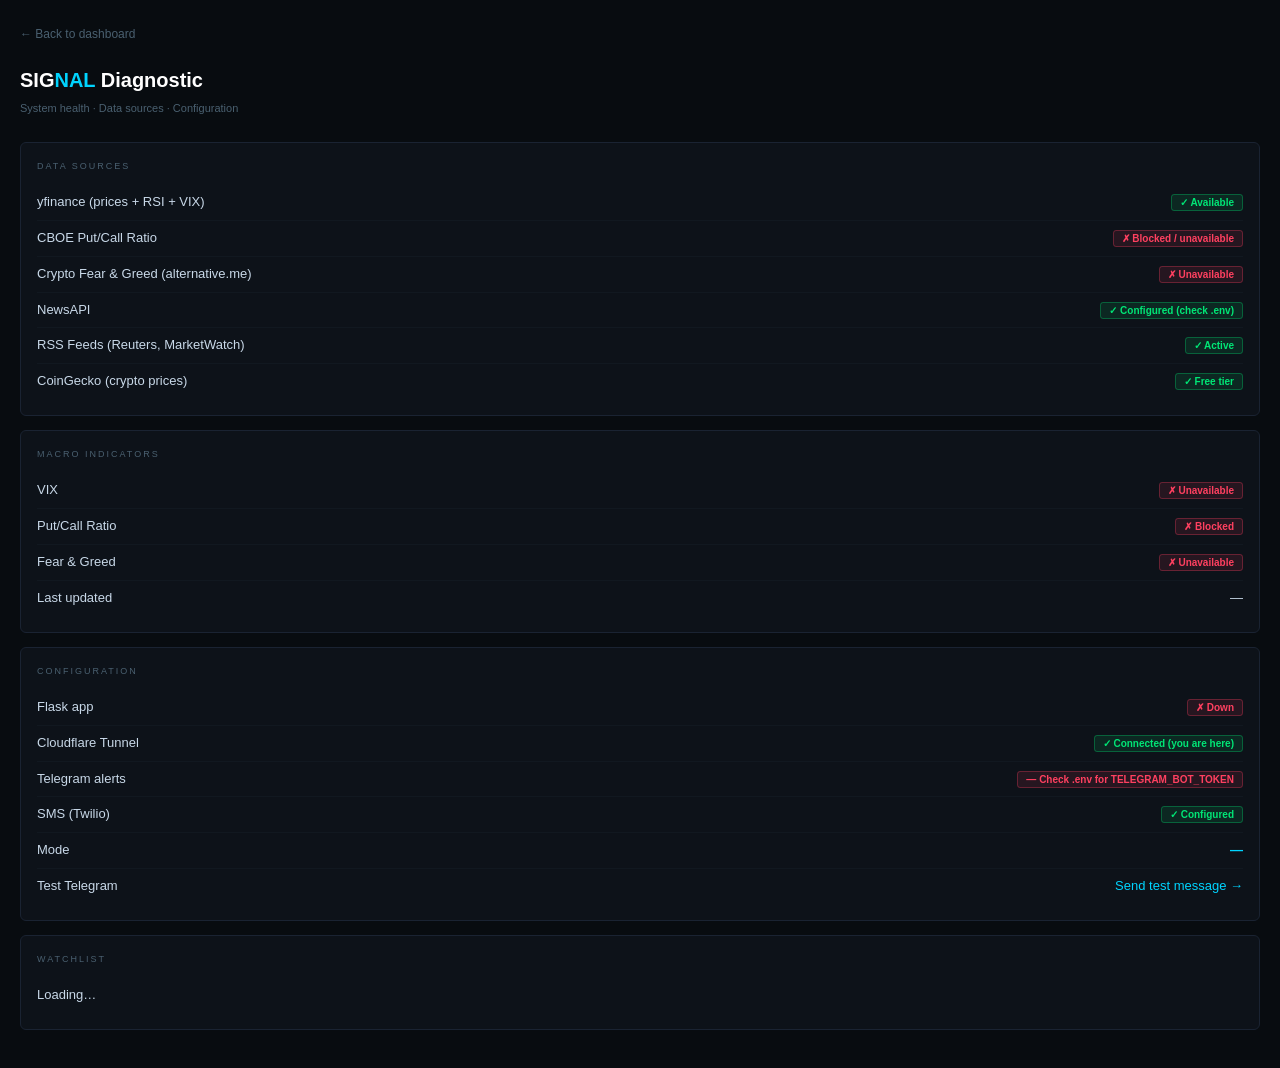
==== templates/diagnostic.html @ 53483e7b "Consolidate signal-trader into single Flask app (SIGNAL v4) - Port all SIGNAL v3 FastAPI logic into " ====
<!DOCTYPE html>
<html lang="en">
<head>
<meta charset="UTF-8">
<meta name="viewport" content="width=device-width, initial-scale=1.0">
<title>SIGNAL — Diagnostic</title>
<style>
  *, *::before, *::after { box-sizing: border-box; margin: 0; padding: 0; }
  body {
    font-family: Arial, Helvetica, sans-serif;
    background: #080c10; color: #c8d8e8;
    padding: 24px 20px; font-size: 13px; line-height: 1.6;
  }
  h1 { font-size: 20px; font-weight: 800; color: #fff; margin-bottom: 4px; }
  h1 em { color: #00d4ff; font-style: normal; }
  .subtitle { color: #4a6070; font-size: 11px; margin-bottom: 24px; }
  .card { background: #0d1219; border: 1px solid #1a2332; border-radius: 6px; padding: 16px; margin-bottom: 14px; }
  .card-title { font-size: 9px; letter-spacing: 2px; text-transform: uppercase; color: #4a6070; margin-bottom: 12px; }
  .row { display: flex; justify-content: space-between; align-items: center; padding: 7px 0; border-bottom: 1px solid #111820; }
  .row:last-child { border-bottom: none; }
  .row-label { color: #c8d8e8; }
  .badge { font-size: 10px; font-weight: 700; padding: 2px 8px; border-radius: 3px; }
  .ok    { background: rgba(0,230,118,0.1); color: #00e676; border: 1px solid rgba(0,230,118,0.3); }
  .warn  { background: rgba(255,215,64,0.1);color: #ffd740; border: 1px solid rgba(255,215,64,0.3); }
  .err   { background: rgba(255,64,96,0.1); color: #ff4060; border: 1px solid rgba(255,64,96,0.3); }
  .val   { color: #00d4ff; font-weight: 700; }
  a { color: #00d4ff; text-decoration: none; }
  a:hover { text-decoration: underline; }
  .back { display: inline-block; margin-bottom: 20px; font-size: 12px; color: #4a6070; }
  .back:hover { color: #00d4ff; }
</style>
</head>
<body>
<a class="back" href="/">← Back to dashboard</a>
<h1>SIG<em>NAL</em> Diagnostic</h1>
<p class="subtitle">System health · Data sources · Configuration</p>

<div class="card">
  <div class="card-title">Data Sources</div>
  <div id="sources"><div class="row"><span class="row-label">Loading…</span></div></div>
</div>

<div class="card">
  <div class="card-title">Macro Indicators</div>
  <div id="macro"><div class="row"><span class="row-label">Loading…</span></div></div>
</div>

<div class="card">
  <div class="card-title">Configuration</div>
  <div id="config"><div class="row"><span class="row-label">Loading…</span></div></div>
</div>

<div class="card">
  <div class="card-title">Watchlist</div>
  <div id="watchlist"><div class="row"><span class="row-label">Loading…</span></div></div>
</div>

<script>
function badge(ok, okText, errText) {
  const cls = ok ? 'ok' : 'err';
  return `<span class="badge ${cls}">${ok ? (okText||'✓ OK') : (errText||'✗ Error')}</span>`;
}
function row(label, right) {
  return `<div class="row"><span class="row-label">${label}</span><span>${right}</span></div>`;
}

async function check(url) {
  try {
    const r = await fetch(url);
    return { ok: r.ok, data: await r.json() };
  } catch(e) {
    return { ok: false, data: null, err: e.message };
  }
}

async function run() {
  // Health
  const health = await check('/health');

  // Macro
  const macroRes = await check('/api/macro');

  // Watchlist
  const wlRes = await check('/api/watchlist');

  // Tickers
  const tkRes = await check('/api/tickers');

  // Sources
  const m = macroRes.data || {};
  const vix = m.vix || {}, pc = m.put_call || {}, fg = m.fear_greed || {};
  document.getElementById('sources').innerHTML = [
    row('yfinance (prices + RSI + VIX)', badge(true, '✓ Available', '')),
    row('CBOE Put/Call Ratio', badge(pc.available, `✓ ${pc.value}`, '✗ Blocked / unavailable')),
    row('Crypto Fear & Greed (alternative.me)', badge(fg.available, `✓ ${fg.value} — ${fg.label}`, '✗ Unavailable')),
    row('NewsAPI', badge(true, '✓ Configured (check .env)', '✗ No key')),
    row('RSS Feeds (Reuters, MarketWatch)', badge(true, '✓ Active', '')),
    row('CoinGecko (crypto prices)', badge(true, '✓ Free tier', '')),
  ].join('');

  // Macro values
  document.getElementById('macro').innerHTML = [
    row('VIX',            vix.available  ? `<span class="val">${vix.value}</span>` : badge(false, '', '✗ Unavailable')),
    row('Put/Call Ratio', pc.available   ? `<span class="val">${pc.value}</span>`  : badge(false, '', '✗ Blocked')),
    row('Fear & Greed',   fg.available   ? `<span class="val">${fg.value} — ${fg.label}</span>` : badge(false, '', '✗ Unavailable')),
    row('Last updated',   macroRes.data?.updated_at ? `<span class="val">${new Date(macroRes.data.updated_at+'Z').toLocaleTimeString()}</span>` : '—'),
  ].join('');

  // Config
  document.getElementById('config').innerHTML = [
    row('Flask app', badge(health.ok, `✓ v${health.data?.version||'?'}`, '✗ Down')),
    row('Cloudflare Tunnel', badge(true, '✓ Connected (you are here)', '')),
    row('Telegram alerts', badge(false, '', '— Check .env for TELEGRAM_BOT_TOKEN')),
    row('SMS (Twilio)', badge(true, '✓ Configured', '')),
    row('Mode', `<span class="val">${health.data ? 'production' : '—'}</span>`),
  ].join('');

  // Watchlist
  if (wlRes.ok && wlRes.data) {
    const etfs   = wlRes.data.etfs   || [];
    const crypto = wlRes.data.crypto || [];
    document.getElementById('watchlist').innerHTML = [
      row('ETFs tracked',   `<span class="val">${etfs.length}</span>`),
      row('Crypto tracked', `<span class="val">${crypto.length}</span>`),
      row('ETF tickers',    `<span class="val" style="font-size:11px">${etfs.map(e=>e.ticker).join(', ')}</span>`),
      row('Crypto',         `<span class="val" style="font-size:11px">${crypto.map(c=>c.symbol).join(', ')}</span>`),
    ].join('');
  }

  // Telegram test link
  document.getElementById('config').innerHTML +=
    row('Test Telegram', `<a href="/api/telegram/test">Send test message →</a>`);
}

run();
</script>
</body>
</html>
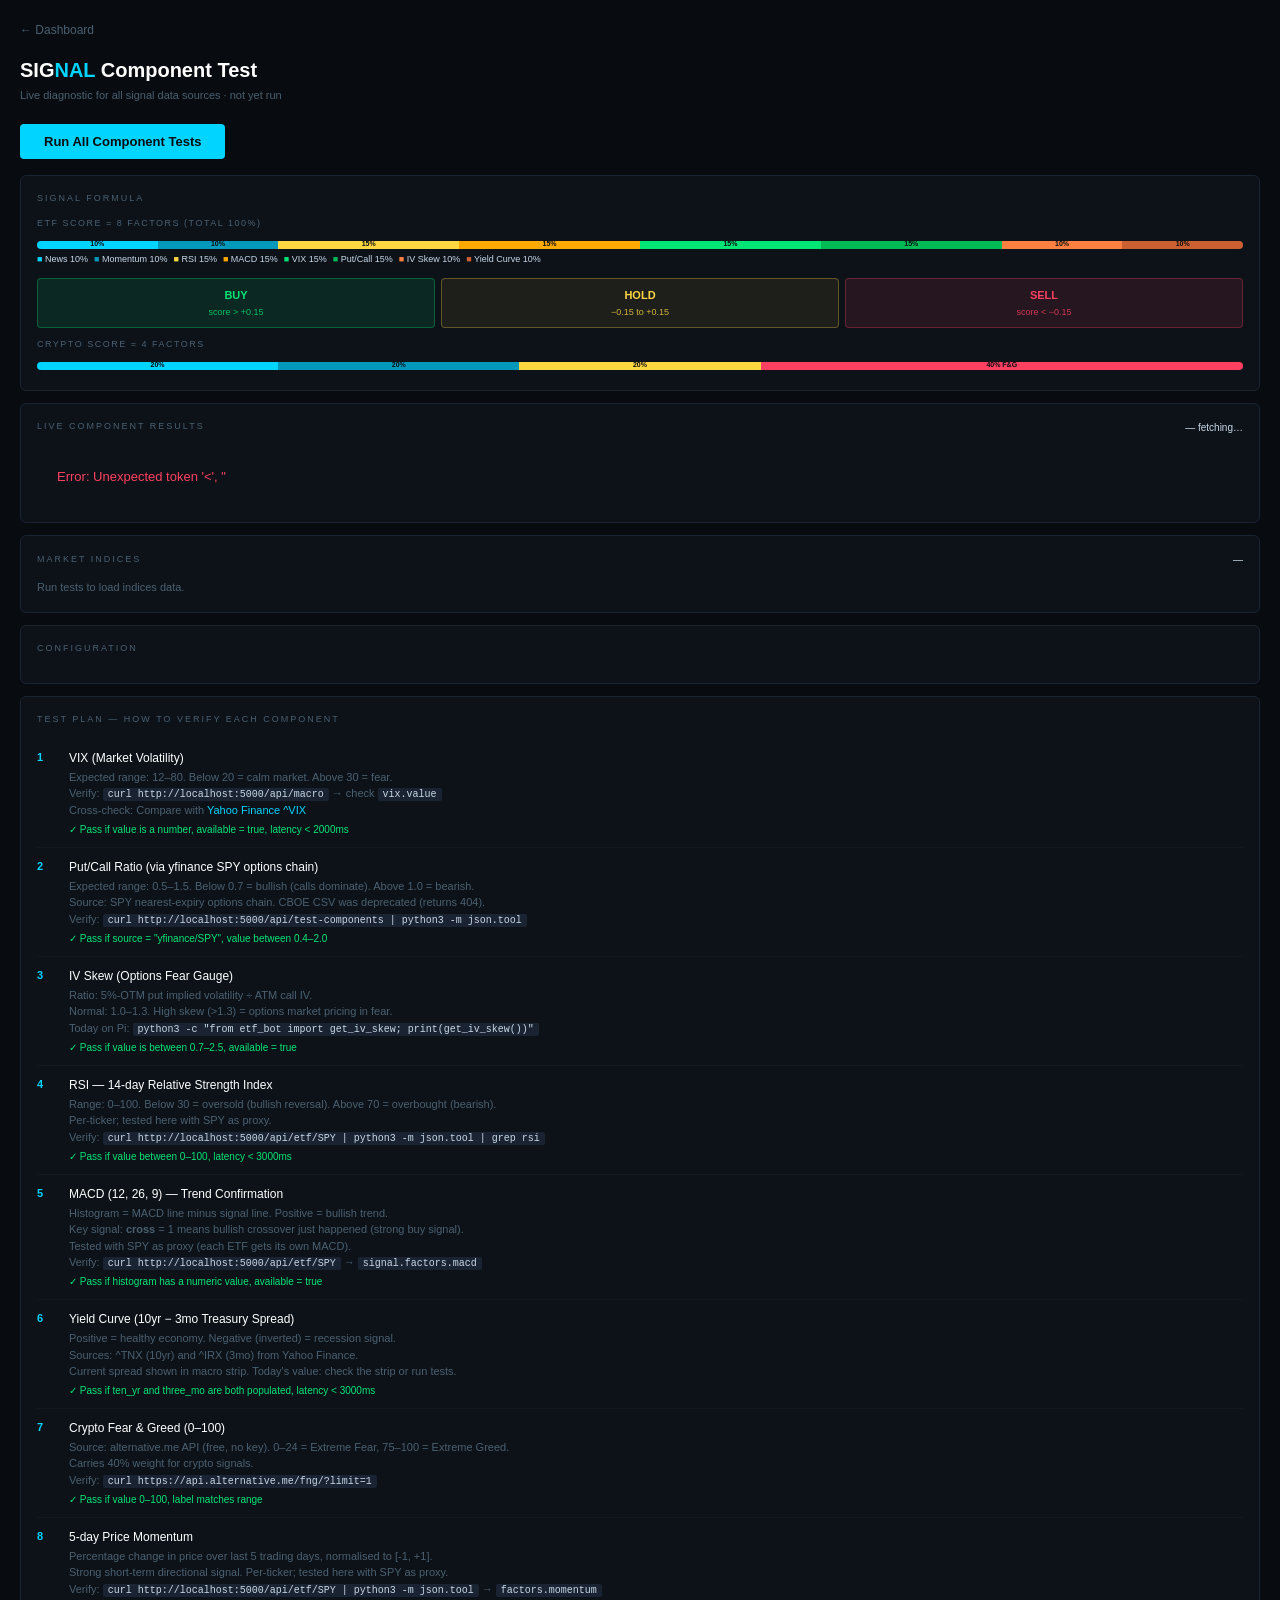
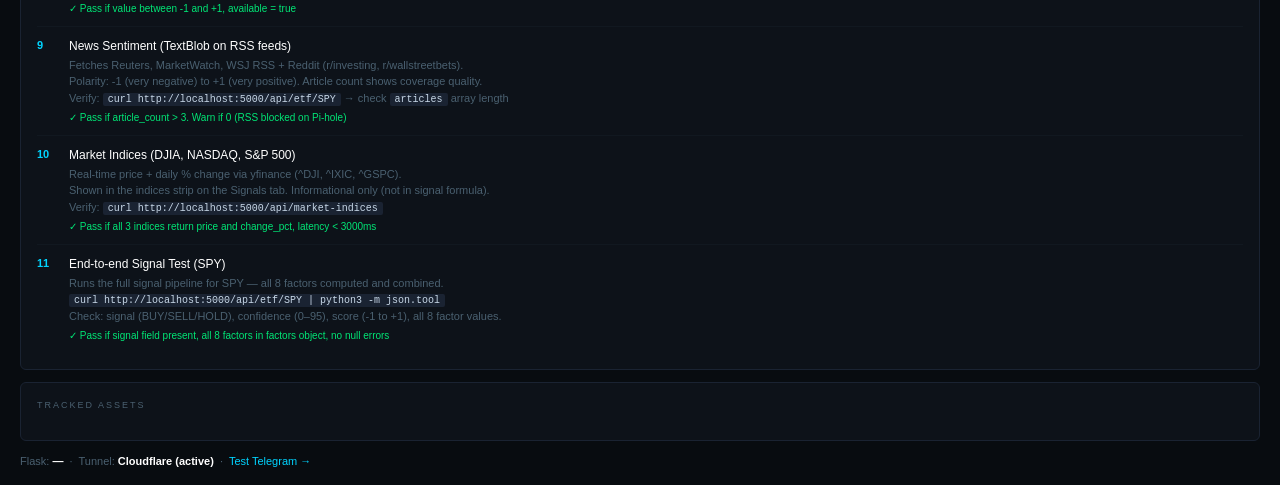
==== commit 22a9d509: "Add MACD + IV Skew signals, market indices strip, full test UI Signal engine (etf_bot.py): - compute" ====
--- a/templates/diagnostic.html
+++ b/templates/diagnostic.html
@@ -3,136 +3,499 @@
 <head>
 <meta charset="UTF-8">
 <meta name="viewport" content="width=device-width, initial-scale=1.0">
-<title>SIGNAL — Diagnostic</title>
+<title>SIGNAL — Component Test</title>
 <style>
   *, *::before, *::after { box-sizing: border-box; margin: 0; padding: 0; }
   body {
     font-family: Arial, Helvetica, sans-serif;
     background: #080c10; color: #c8d8e8;
-    padding: 24px 20px; font-size: 13px; line-height: 1.6;
-  }
-  h1 { font-size: 20px; font-weight: 800; color: #fff; margin-bottom: 4px; }
+    padding: 20px; font-size: 13px; line-height: 1.5;
+  }
+  h1 { font-size: 20px; font-weight: 800; color: #fff; margin-bottom: 2px; }
   h1 em { color: #00d4ff; font-style: normal; }
-  .subtitle { color: #4a6070; font-size: 11px; margin-bottom: 24px; }
-  .card { background: #0d1219; border: 1px solid #1a2332; border-radius: 6px; padding: 16px; margin-bottom: 14px; }
-  .card-title { font-size: 9px; letter-spacing: 2px; text-transform: uppercase; color: #4a6070; margin-bottom: 12px; }
-  .row { display: flex; justify-content: space-between; align-items: center; padding: 7px 0; border-bottom: 1px solid #111820; }
+  .subtitle { color: #4a6070; font-size: 11px; margin-bottom: 20px; }
+  a { color: #00d4ff; text-decoration: none; }
+  a:hover { text-decoration: underline; }
+  .back { display: inline-block; margin-bottom: 16px; font-size: 12px; color: #4a6070; }
+  .back:hover { color: #00d4ff; }
+
+  /* Cards */
+  .card { background: #0d1219; border: 1px solid #1a2332; border-radius: 6px;
+          padding: 16px; margin-bottom: 12px; }
+  .card-title {
+    font-size: 9px; letter-spacing: 2px; text-transform: uppercase;
+    color: #4a6070; margin-bottom: 12px;
+    display: flex; justify-content: space-between; align-items: center;
+  }
+  .card-title span { color: #c8d8e8; font-size: 10px; letter-spacing: 0; text-transform: none; }
+
+  /* Row layout */
+  .row {
+    display: grid; grid-template-columns: 1fr auto auto;
+    gap: 8px; align-items: center;
+    padding: 8px 0; border-bottom: 1px solid #111820;
+  }
   .row:last-child { border-bottom: none; }
   .row-label { color: #c8d8e8; }
-  .badge { font-size: 10px; font-weight: 700; padding: 2px 8px; border-radius: 3px; }
+  .row-source { font-size: 9px; color: #4a6070; }
+  .row-right  { display: flex; align-items: center; gap: 8px; justify-content: flex-end; }
+  .val  { color: #00d4ff; font-weight: 700; font-size: 13px; }
+  .lat  { font-size: 9px; color: #4a6070; min-width: 44px; text-align: right; }
+
+  /* Badges */
+  .badge { font-size: 10px; font-weight: 700; padding: 2px 8px; border-radius: 3px; white-space: nowrap; }
   .ok    { background: rgba(0,230,118,0.1); color: #00e676; border: 1px solid rgba(0,230,118,0.3); }
-  .warn  { background: rgba(255,215,64,0.1);color: #ffd740; border: 1px solid rgba(255,215,64,0.3); }
+  .warn  { background: rgba(255,215,64,0.1); color: #ffd740; border: 1px solid rgba(255,215,64,0.3); }
   .err   { background: rgba(255,64,96,0.1); color: #ff4060; border: 1px solid rgba(255,64,96,0.3); }
-  .val   { color: #00d4ff; font-weight: 700; }
-  a { color: #00d4ff; text-decoration: none; }
-  a:hover { text-decoration: underline; }
-  .back { display: inline-block; margin-bottom: 20px; font-size: 12px; color: #4a6070; }
-  .back:hover { color: #00d4ff; }
+  .info  { background: rgba(0,212,255,0.08); color: #00d4ff; border: 1px solid rgba(0,212,255,0.25); }
+
+  /* Test button */
+  .run-btn {
+    background: #00d4ff; color: #080c10; border: none; border-radius: 4px;
+    padding: 10px 24px; font-size: 13px; font-weight: 800; cursor: pointer;
+    margin-bottom: 16px; display: inline-flex; align-items: center; gap: 8px;
+  }
+  .run-btn:disabled { opacity: 0.4; cursor: not-allowed; }
+  .run-btn.running { background: #ffd740; color: #080c10; }
+  .spinner { display: none; }
+  .run-btn.running .spinner { display: inline; animation: spin 1s linear infinite; }
+  @keyframes spin { to { transform: rotate(360deg); } }
+
+  /* Formula display */
+  .formula-block {
+    background: #111820; border: 1px solid #1a2332; border-radius: 4px;
+    padding: 12px 14px; font-size: 11px; line-height: 2;
+    font-family: monospace;
+  }
+  .formula-block .factor { display: inline-block; margin: 2px 4px; }
+  .formula-block .factor-w { color: #00d4ff; font-weight: 700; }
+  .factor-type { margin: 3px 0; }
+  .formula-block .group { color: #4a6070; font-size: 9px; text-transform: uppercase; letter-spacing: 1px; }
+
+  /* Weight bar */
+  .weight-bar { display: flex; height: 8px; border-radius: 4px; overflow: hidden; margin: 10px 0 4px; }
+  .wb-seg { display: flex; align-items: center; justify-content: center; font-size: 7px; color: #080c10; font-weight: 800; }
+
+  /* Signal thresholds */
+  .threshold-row { display: flex; gap: 6px; margin: 8px 0; }
+  .thresh { flex: 1; text-align: center; padding: 8px 4px; border-radius: 4px; font-size: 11px; font-weight: 700; }
+  .thresh.buy  { background: rgba(0,230,118,0.1); color: #00e676; border: 1px solid rgba(0,230,118,0.3); }
+  .thresh.hold { background: rgba(255,215,64,0.07); color: #ffd740; border: 1px solid rgba(255,215,64,0.3); }
+  .thresh.sell { background: rgba(255,64,96,0.1); color: #ff4060; border: 1px solid rgba(255,64,96,0.3); }
+  .thresh-sub  { font-size: 9px; font-weight: 400; margin-top: 2px; opacity: 0.8; }
+
+  /* Live values table */
+  .comp-grid {
+    display: grid;
+    grid-template-columns: repeat(auto-fill, minmax(160px, 1fr));
+    gap: 8px;
+  }
+  .comp-tile {
+    background: #111820; border: 1px solid #1a2332; border-radius: 4px; padding: 12px;
+  }
+  .comp-tile.ok-tile    { border-color: rgba(0,230,118,0.3); }
+  .comp-tile.err-tile   { border-color: rgba(255,64,96,0.4); }
+  .comp-tile.warn-tile  { border-color: rgba(255,215,64,0.3); }
+  .ct-name  { font-size: 8px; letter-spacing: 1.5px; text-transform: uppercase; color: #4a6070; margin-bottom: 4px; }
+  .ct-val   { font-size: 20px; font-weight: 800; color: #fff; margin-bottom: 2px; }
+  .ct-val.green  { color: #00e676; }
+  .ct-val.red    { color: #ff4060; }
+  .ct-val.yellow { color: #ffd740; }
+  .ct-val.dim    { color: #4a6070; }
+  .ct-sub   { font-size: 9px; color: #4a6070; }
+  .ct-lat   { font-size: 8px; color: #2a3a50; margin-top: 4px; }
+  .ct-src   { font-size: 8px; color: #2a3a50; white-space: nowrap; overflow: hidden; text-overflow: ellipsis; }
+  .ct-err   { font-size: 9px; color: #ff4060; margin-top: 4px; word-break: break-word; }
+  .ct-norm  { font-size: 9px; margin-top: 6px; display: flex; align-items: center; gap: 4px; }
+  .norm-bar { flex: 1; height: 4px; background: #1a2332; border-radius: 2px; position: relative; }
+  .norm-fill { position: absolute; top: 0; height: 100%; border-radius: 2px; }
+  .ct-weight { font-size: 8px; color: #00d4ff; margin-top: 2px; letter-spacing: 0.5px; }
+
+  /* Test plan section */
+  .test-row { padding: 10px 0; border-bottom: 1px solid #111820; display: flex; gap: 12px; align-items: flex-start; }
+  .test-row:last-child { border-bottom: none; }
+  .test-num { font-size: 11px; color: #00d4ff; font-weight: 800; flex-shrink: 0; width: 20px; }
+  .test-body { flex: 1; }
+  .test-what { font-size: 12px; color: #fff; margin-bottom: 2px; }
+  .test-how  { font-size: 11px; color: #4a6070; }
+  .test-how code { background: #1a2332; padding: 1px 5px; border-radius: 2px; font-family: monospace; font-size: 10px; color: #c8d8e8; }
+  .test-result-expected { font-size: 10px; color: #00e676; margin-top: 3px; }
+
+  /* Indices preview */
+  .idx-preview { display: flex; gap: 8px; flex-wrap: wrap; margin-top: 8px; }
+  .idx-tile { background: #111820; border: 1px solid #1a2332; border-radius: 4px;
+               padding: 10px 12px; flex: 1; min-width: 100px; }
+  .idx-name { font-size: 8px; letter-spacing: 1.5px; text-transform: uppercase; color: #4a6070; }
+  .idx-val  { font-size: 18px; font-weight: 800; color: #fff; }
+  .idx-chg  { font-size: 11px; font-weight: 700; }
+  .idx-chg.pos { color: #00e676; } .idx-chg.neg { color: #ff4060; } .idx-chg.dim { color: #4a6070; }
+
+  .status-line { font-size: 11px; color: #4a6070; margin-top: 12px; }
+  .status-line strong { color: #fff; }
 </style>
 </head>
 <body>
-<a class="back" href="/">← Back to dashboard</a>
-<h1>SIG<em>NAL</em> Diagnostic</h1>
-<p class="subtitle">System health · Data sources · Configuration</p>
-
+<a class="back" href="/">← Dashboard</a>
+<h1>SIG<em>NAL</em> Component Test</h1>
+<p class="subtitle">Live diagnostic for all signal data sources · <span id="tested-at">not yet run</span></p>
+
+<button class="run-btn" id="runBtn" onclick="runTests()">
+  <span class="spinner">↻</span> Run All Component Tests
+</button>
+
+<!-- Signal Formula Card -->
 <div class="card">
-  <div class="card-title">Data Sources</div>
-  <div id="sources"><div class="row"><span class="row-label">Loading…</span></div></div>
-</div>
-
+  <div class="card-title">Signal Formula</div>
+
+  <div style="margin-bottom:12px">
+    <div style="font-size:9px;letter-spacing:1.5px;text-transform:uppercase;color:#4a6070;margin-bottom:6px">ETF Score = 8 Factors (total 100%)</div>
+    <div class="weight-bar">
+      <div class="wb-seg" style="width:10%;background:#00d4ff">10%</div>
+      <div class="wb-seg" style="width:10%;background:#0099bb">10%</div>
+      <div class="wb-seg" style="width:15%;background:#ffd740">15%</div>
+      <div class="wb-seg" style="width:15%;background:#ffaa00">15%</div>
+      <div class="wb-seg" style="width:15%;background:#00e676">15%</div>
+      <div class="wb-seg" style="width:15%;background:#00bb55">15%</div>
+      <div class="wb-seg" style="width:10%;background:#ff8040">10%</div>
+      <div class="wb-seg" style="width:10%;background:#cc6030">10%</div>
+    </div>
+    <div style="display:flex;flex-wrap:wrap;gap:6px;font-size:9px;margin-top:4px">
+      <span><span style="color:#00d4ff">■</span> News 10%</span>
+      <span><span style="color:#0099bb">■</span> Momentum 10%</span>
+      <span><span style="color:#ffd740">■</span> RSI 15%</span>
+      <span><span style="color:#ffaa00">■</span> MACD 15%</span>
+      <span><span style="color:#00e676">■</span> VIX 15%</span>
+      <span><span style="color:#00bb55">■</span> Put/Call 15%</span>
+      <span><span style="color:#ff8040">■</span> IV Skew 10%</span>
+      <span><span style="color:#cc6030">■</span> Yield Curve 10%</span>
+    </div>
+  </div>
+
+  <div class="threshold-row">
+    <div class="thresh buy">BUY<div class="thresh-sub">score &gt; +0.15</div></div>
+    <div class="thresh hold">HOLD<div class="thresh-sub">−0.15 to +0.15</div></div>
+    <div class="thresh sell">SELL<div class="thresh-sub">score &lt; −0.15</div></div>
+  </div>
+
+  <div style="margin-top:10px;font-size:9px;letter-spacing:1.5px;text-transform:uppercase;color:#4a6070;margin-bottom:6px">Crypto Score = 4 Factors</div>
+  <div class="weight-bar">
+    <div class="wb-seg" style="width:20%;background:#00d4ff">20%</div>
+    <div class="wb-seg" style="width:20%;background:#0099bb">20%</div>
+    <div class="wb-seg" style="width:20%;background:#ffd740">20%</div>
+    <div class="wb-seg" style="width:40%;background:#ff4060">40% F&G</div>
+  </div>
+</div>
+
+<!-- Live Component Results -->
 <div class="card">
-  <div class="card-title">Macro Indicators</div>
-  <div id="macro"><div class="row"><span class="row-label">Loading…</span></div></div>
-</div>
-
+  <div class="card-title">Live Component Results <span id="comp-status">— click Run to test</span></div>
+  <div class="comp-grid" id="compGrid">
+    <div class="comp-tile" style="grid-column:1/-1;color:#4a6070;font-size:11px;padding:20px;text-align:center">
+      Click "Run All Component Tests" to check each data source live.
+    </div>
+  </div>
+</div>
+
+<!-- Market Indices -->
+<div class="card">
+  <div class="card-title">Market Indices <span id="idx-status">—</span></div>
+  <div class="idx-preview" id="idxPreview">
+    <div style="color:#4a6070;font-size:11px">Run tests to load indices data.</div>
+  </div>
+</div>
+
+<!-- Config Status -->
 <div class="card">
   <div class="card-title">Configuration</div>
-  <div id="config"><div class="row"><span class="row-label">Loading…</span></div></div>
-</div>
-
+  <div id="configGrid"></div>
+</div>
+
+<!-- Test Plan -->
 <div class="card">
-  <div class="card-title">Watchlist</div>
-  <div id="watchlist"><div class="row"><span class="row-label">Loading…</span></div></div>
+  <div class="card-title">Test Plan — How to Verify Each Component</div>
+
+  <div class="test-row">
+    <div class="test-num">1</div>
+    <div class="test-body">
+      <div class="test-what">VIX (Market Volatility)</div>
+      <div class="test-how">Expected range: 12–80. Below 20 = calm market. Above 30 = fear.<br>
+        Verify: <code>curl http://localhost:5000/api/macro</code> → check <code>vix.value</code><br>
+        Cross-check: Compare with <a href="https://finance.yahoo.com/quote/%5EVIX" target="_blank">Yahoo Finance ^VIX</a></div>
+      <div class="test-result-expected">✓ Pass if value is a number, available = true, latency &lt; 2000ms</div>
+    </div>
+  </div>
+
+  <div class="test-row">
+    <div class="test-num">2</div>
+    <div class="test-body">
+      <div class="test-what">Put/Call Ratio (via yfinance SPY options chain)</div>
+      <div class="test-how">Expected range: 0.5–1.5. Below 0.7 = bullish (calls dominate). Above 1.0 = bearish.<br>
+        Source: SPY nearest-expiry options chain. CBOE CSV was deprecated (returns 404).<br>
+        Verify: <code>curl http://localhost:5000/api/test-components | python3 -m json.tool</code></div>
+      <div class="test-result-expected">✓ Pass if source = "yfinance/SPY", value between 0.4–2.0</div>
+    </div>
+  </div>
+
+  <div class="test-row">
+    <div class="test-num">3</div>
+    <div class="test-body">
+      <div class="test-what">IV Skew (Options Fear Gauge)</div>
+      <div class="test-how">Ratio: 5%-OTM put implied volatility ÷ ATM call IV.<br>
+        Normal: 1.0–1.3. High skew (&gt;1.3) = options market pricing in fear.<br>
+        Today on Pi: <code>python3 -c "from etf_bot import get_iv_skew; print(get_iv_skew())"</code></div>
+      <div class="test-result-expected">✓ Pass if value is between 0.7–2.5, available = true</div>
+    </div>
+  </div>
+
+  <div class="test-row">
+    <div class="test-num">4</div>
+    <div class="test-body">
+      <div class="test-what">RSI — 14-day Relative Strength Index</div>
+      <div class="test-how">Range: 0–100. Below 30 = oversold (bullish reversal). Above 70 = overbought (bearish).<br>
+        Per-ticker; tested here with SPY as proxy.<br>
+        Verify: <code>curl http://localhost:5000/api/etf/SPY | python3 -m json.tool | grep rsi</code></div>
+      <div class="test-result-expected">✓ Pass if value between 0–100, latency &lt; 3000ms</div>
+    </div>
+  </div>
+
+  <div class="test-row">
+    <div class="test-num">5</div>
+    <div class="test-body">
+      <div class="test-what">MACD (12, 26, 9) — Trend Confirmation</div>
+      <div class="test-how">Histogram = MACD line minus signal line. Positive = bullish trend.<br>
+        Key signal: <strong>cross</strong> = 1 means bullish crossover just happened (strong buy signal).<br>
+        Tested with SPY as proxy (each ETF gets its own MACD).<br>
+        Verify: <code>curl http://localhost:5000/api/etf/SPY</code> → <code>signal.factors.macd</code></div>
+      <div class="test-result-expected">✓ Pass if histogram has a numeric value, available = true</div>
+    </div>
+  </div>
+
+  <div class="test-row">
+    <div class="test-num">6</div>
+    <div class="test-body">
+      <div class="test-what">Yield Curve (10yr − 3mo Treasury Spread)</div>
+      <div class="test-how">Positive = healthy economy. Negative (inverted) = recession signal.<br>
+        Sources: ^TNX (10yr) and ^IRX (3mo) from Yahoo Finance.<br>
+        Current spread shown in macro strip. Today's value: check the strip or run tests.</div>
+      <div class="test-result-expected">✓ Pass if ten_yr and three_mo are both populated, latency &lt; 3000ms</div>
+    </div>
+  </div>
+
+  <div class="test-row">
+    <div class="test-num">7</div>
+    <div class="test-body">
+      <div class="test-what">Crypto Fear & Greed (0–100)</div>
+      <div class="test-how">Source: alternative.me API (free, no key). 0–24 = Extreme Fear, 75–100 = Extreme Greed.<br>
+        Carries 40% weight for crypto signals.<br>
+        Verify: <code>curl https://api.alternative.me/fng/?limit=1</code></div>
+      <div class="test-result-expected">✓ Pass if value 0–100, label matches range</div>
+    </div>
+  </div>
+
+  <div class="test-row">
+    <div class="test-num">8</div>
+    <div class="test-body">
+      <div class="test-what">5-day Price Momentum</div>
+      <div class="test-how">Percentage change in price over last 5 trading days, normalised to [-1, +1].<br>
+        Strong short-term directional signal. Per-ticker; tested here with SPY as proxy.<br>
+        Verify: <code>curl http://localhost:5000/api/etf/SPY | python3 -m json.tool</code> → <code>factors.momentum</code></div>
+      <div class="test-result-expected">✓ Pass if value between -1 and +1, available = true</div>
+    </div>
+  </div>
+
+  <div class="test-row">
+    <div class="test-num">9</div>
+    <div class="test-body">
+      <div class="test-what">News Sentiment (TextBlob on RSS feeds)</div>
+      <div class="test-how">Fetches Reuters, MarketWatch, WSJ RSS + Reddit (r/investing, r/wallstreetbets).<br>
+        Polarity: -1 (very negative) to +1 (very positive). Article count shows coverage quality.<br>
+        Verify: <code>curl http://localhost:5000/api/etf/SPY</code> → check <code>articles</code> array length</div>
+      <div class="test-result-expected">✓ Pass if article_count &gt; 3. Warn if 0 (RSS blocked on Pi-hole)</div>
+    </div>
+  </div>
+
+  <div class="test-row">
+    <div class="test-num">10</div>
+    <div class="test-body">
+      <div class="test-what">Market Indices (DJIA, NASDAQ, S&amp;P 500)</div>
+      <div class="test-how">Real-time price + daily % change via yfinance (^DJI, ^IXIC, ^GSPC).<br>
+        Shown in the indices strip on the Signals tab. Informational only (not in signal formula).<br>
+        Verify: <code>curl http://localhost:5000/api/market-indices</code></div>
+      <div class="test-result-expected">✓ Pass if all 3 indices return price and change_pct, latency &lt; 3000ms</div>
+    </div>
+  </div>
+
+  <div class="test-row">
+    <div class="test-num">11</div>
+    <div class="test-body">
+      <div class="test-what">End-to-end Signal Test (SPY)</div>
+      <div class="test-how">Runs the full signal pipeline for SPY — all 8 factors computed and combined.<br>
+        <code>curl http://localhost:5000/api/etf/SPY | python3 -m json.tool</code><br>
+        Check: signal (BUY/SELL/HOLD), confidence (0–95), score (-1 to +1), all 8 factor values.</div>
+      <div class="test-result-expected">✓ Pass if signal field present, all 8 factors in factors object, no null errors</div>
+    </div>
+  </div>
+</div>
+
+<!-- Watchlist card -->
+<div class="card">
+  <div class="card-title">Tracked Assets</div>
+  <div id="watchlistGrid"></div>
+</div>
+
+<div class="status-line">
+  Flask: <strong id="flaskStatus">—</strong> &nbsp;·&nbsp;
+  Tunnel: <strong>Cloudflare (active)</strong> &nbsp;·&nbsp;
+  <a href="/api/telegram/test">Test Telegram →</a>
 </div>
 
 <script>
-function badge(ok, okText, errText) {
-  const cls = ok ? 'ok' : 'err';
-  return `<span class="badge ${cls}">${ok ? (okText||'✓ OK') : (errText||'✗ Error')}</span>`;
+function badge(type, text) {
+  return `<span class="badge ${type}">${text}</span>`;
 }
-function row(label, right) {
-  return `<div class="row"><span class="row-label">${label}</span><span>${right}</span></div>`;
+
+function normBar(n) {
+  if (n == null) return '<span style="color:#2a3a50;font-size:9px">N/A</span>';
+  const clamped = Math.max(-1, Math.min(1, n));
+  const pct     = Math.abs(clamped) * 44;
+  const color   = n > 0.05 ? '#00e676' : n < -0.05 ? '#ff4060' : '#ffd740';
+  const style   = clamped >= 0
+    ? `left:50%;width:${pct}%;background:${color}`
+    : `right:50%;width:${pct}%;background:${color}`;
+  return `<div class="ct-norm">
+    <div class="norm-bar"><div class="norm-fill" style="${style}"></div></div>
+    <span style="font-size:9px;color:${color};min-width:32px;text-align:right">${n>0?'+':''}${Number(n).toFixed(2)}</span>
+  </div>`;
 }
 
-async function check(url) {
+function compTile(key, c) {
+  const ok   = c.available && !c.error;
+  const tileCls = ok ? 'ok-tile' : c.error ? 'err-tile' : 'warn-tile';
+  const valCls  = ok ? (c.normalised > 0.1 ? 'green' : c.normalised < -0.1 ? 'red' : 'yellow') : 'dim';
+
+  let dispVal = '—';
+  if (key === 'vix'        && c.value != null) dispVal = c.value.toFixed(1);
+  else if (key === 'put_call'   && c.value != null) dispVal = c.value.toFixed(3);
+  else if (key === 'iv_skew'    && c.value != null) dispVal = c.value.toFixed(3);
+  else if (key === 'yield_curve'&& c.value != null) dispVal = (c.value>0?'+':'') + c.value.toFixed(2) + '%';
+  else if (key === 'dollar_dxy' && c.value != null) dispVal = c.value.toFixed(1);
+  else if (key === 'rsi_spy'    && c.value != null) dispVal = c.value.toFixed(1);
+  else if (key === 'macd_spy'   && c.value != null) dispVal = (c.value>0?'+':'') + c.value.toFixed(3);
+  else if (key === 'momentum_spy'&& c.value != null) dispVal = (c.value>0?'+':'') + Number(c.value).toFixed(3);
+  else if (key === 'news_rss'   && c.value != null) dispVal = (c.value>0?'+':'') + c.value.toFixed(3);
+  else if (key === 'fear_greed' && c.value != null) dispVal = c.value;
+
+  const namemap = {
+    vix:'VIX',put_call:'Put/Call',iv_skew:'IV Skew',yield_curve:'Yield Curve',
+    dollar_dxy:'DXY',rsi_spy:'RSI (SPY)',macd_spy:'MACD (SPY)',
+    momentum_spy:'Momentum',news_rss:'News Sentiment',fear_greed:'Fear & Greed'
+  };
+
+  const extra = key === 'yield_curve' && c.ten_yr
+    ? `<div class="ct-sub">10yr ${c.ten_yr}% − 3mo ${c.three_mo}%</div>` : '';
+  const macdExtra = key === 'macd_spy' && c.cross != null
+    ? `<div class="ct-sub">${c.cross===1?'🟢 Bull cross':c.cross===-1?'🔴 Bear cross':'No cross'}</div>` : '';
+  const ivExtra = key === 'iv_skew' && c.put_iv
+    ? `<div class="ct-sub">put IV ${c.put_iv} / call IV ${c.call_iv}</div>` : '';
+  const newsExtra = key === 'news_rss' && c.article_count != null
+    ? `<div class="ct-sub">${c.article_count} articles</div>` : '';
+  const pcExtra = key === 'put_call' && c.source
+    ? `<div class="ct-sub">${c.source}</div>` : '';
+
+  return `<div class="comp-tile ${tileCls}">
+    <div class="ct-name">${namemap[key]||key}</div>
+    <div class="ct-val ${valCls}">${dispVal}</div>
+    ${extra}${macdExtra}${ivExtra}${newsExtra}${pcExtra}
+    ${normBar(c.normalised)}
+    <div class="ct-weight">${c.weight_etf || c.weight_crypto || ''}</div>
+    <div class="ct-lat">${c.latency_ms != null ? c.latency_ms + 'ms' : ''}</div>
+    ${c.error ? `<div class="ct-err">✗ ${c.error}</div>` : ''}
+  </div>`;
+}
+
+async function runTests() {
+  const btn = document.getElementById('runBtn');
+  btn.disabled = true; btn.classList.add('running'); btn.childNodes[1].textContent = ' Running…';
+
+  document.getElementById('comp-status').textContent = '— fetching…';
+  document.getElementById('compGrid').innerHTML =
+    '<div style="color:#4a6070;font-size:11px;padding:20px;text-align:center;grid-column:1/-1">Testing all components in parallel…</div>';
+
   try {
-    const r = await fetch(url);
-    return { ok: r.ok, data: await r.json() };
+    const [testRes, idxRes, healthRes, wlRes] = await Promise.all([
+      fetch('/api/test-components').then(r => r.json()),
+      fetch('/api/market-indices').then(r => r.json()),
+      fetch('/health').then(r => r.json()).catch(() => null),
+      fetch('/api/watchlist').then(r => r.json()).catch(() => null),
+    ]);
+
+    // Timestamp
+    const ts = testRes.tested_at ? new Date(testRes.tested_at + 'Z').toLocaleTimeString() : '—';
+    document.getElementById('tested-at').textContent = `Last tested: ${ts}`;
+
+    // Component tiles
+    const comps = testRes.components || {};
+    const okCount   = Object.values(comps).filter(c => c.available && !c.error).length;
+    const totalCount = Object.keys(comps).length;
+    document.getElementById('comp-status').textContent =
+      `${okCount}/${totalCount} components OK`;
+    document.getElementById('compGrid').innerHTML =
+      Object.entries(comps).map(([k, c]) => compTile(k, c)).join('');
+
+    // Market indices
+    const idxHtml = ['SP500','NASDAQ','DJI'].map(sym => {
+      const d = idxRes[sym] || {};
+      const pct   = d.change_pct;
+      const chgCls = pct == null ? 'dim' : pct >= 0 ? 'pos' : 'neg';
+      const arrow  = pct != null ? (pct >= 0 ? '▲' : '▼') : '';
+      const names  = {SP500:'S&P 500', NASDAQ:'NASDAQ', DJI:'Dow Jones'};
+      const fmtBig = p => p >= 10000
+        ? p.toLocaleString('en-US', {maximumFractionDigits:0})
+        : p.toLocaleString('en-US', {minimumFractionDigits:2, maximumFractionDigits:2});
+      return `<div class="idx-tile">
+        <div class="idx-name">${names[sym]}</div>
+        <div class="idx-val">${d.price != null ? fmtBig(d.price) : '—'}</div>
+        <div class="idx-chg ${chgCls}">${pct != null ? arrow + Math.abs(pct).toFixed(2) + '%' : 'N/A'}</div>
+      </div>`;
+    }).join('');
+    document.getElementById('idxPreview').innerHTML = idxHtml;
+    document.getElementById('idx-status').textContent =
+      idxRes.updated_at ? `Updated ${new Date(idxRes.updated_at + 'Z').toLocaleTimeString()}` : '—';
+
+    // Config
+    const cfg = testRes.config || {};
+    document.getElementById('configGrid').innerHTML = [
+      `<div class="row"><span class="row-label">Flask version</span><div class="row-right">${badge('ok', `v${healthRes?.version||'?'}`)}</div></div>`,
+      `<div class="row"><span class="row-label">Macro cache TTL</span><div class="row-right"><span class="val">${cfg.macro_ttl_secs}s</span></div></div>`,
+      `<div class="row"><span class="row-label">NewsAPI key</span><div class="row-right">${cfg.newsapi_key?.includes('configured') ? badge('ok','✓ Configured') : badge('warn','⚠ ' + cfg.newsapi_key)}</div></div>`,
+      `<div class="row"><span class="row-label">Telegram bot</span><div class="row-right">${cfg.telegram_bot?.includes('configured') ? badge('ok','✓ Configured') : badge('info','Optional')}</div></div>`,
+      `<div class="row"><span class="row-label">Signal formula (ETF)</span><div class="row-right" style="max-width:200px;text-align:right;font-size:10px;color:#4a6070">${testRes.signal_formula?.ETF||'—'}</div></div>`,
+      `<div class="row"><span class="row-label">Test Telegram</span><div class="row-right"><a href="/api/telegram/test">Send test →</a></div></div>`,
+    ].join('');
+
+    // Flask status
+    document.getElementById('flaskStatus').textContent = `v${healthRes?.version||'?'} OK`;
+
+    // Watchlist
+    if (wlRes) {
+      const etfs   = (wlRes.etfs   || []).map(e => e.ticker).join(', ');
+      const crypto = (wlRes.crypto || []).map(c => c.symbol).join(', ');
+      document.getElementById('watchlistGrid').innerHTML = [
+        `<div class="row"><span class="row-label">ETFs (${wlRes.etfs?.length||0})</span><div class="row-right"><span class="val" style="font-size:11px">${etfs}</span></div></div>`,
+        `<div class="row"><span class="row-label">Crypto (${wlRes.crypto?.length||0})</span><div class="row-right"><span class="val" style="font-size:11px">${crypto}</span></div></div>`,
+      ].join('');
+    }
+
   } catch(e) {
-    return { ok: false, data: null, err: e.message };
+    document.getElementById('compGrid').innerHTML =
+      `<div style="color:#ff4060;padding:20px;grid-column:1/-1">Error: ${e.message}</div>`;
+  } finally {
+    btn.disabled = false; btn.classList.remove('running'); btn.childNodes[1].textContent = ' Run All Component Tests';
   }
 }
 
-async function run() {
-  // Health
-  const health = await check('/health');
-
-  // Macro
-  const macroRes = await check('/api/macro');
-
-  // Watchlist
-  const wlRes = await check('/api/watchlist');
-
-  // Tickers
-  const tkRes = await check('/api/tickers');
-
-  // Sources
-  const m = macroRes.data || {};
-  const vix = m.vix || {}, pc = m.put_call || {}, fg = m.fear_greed || {};
-  document.getElementById('sources').innerHTML = [
-    row('yfinance (prices + RSI + VIX)', badge(true, '✓ Available', '')),
-    row('CBOE Put/Call Ratio', badge(pc.available, `✓ ${pc.value}`, '✗ Blocked / unavailable')),
-    row('Crypto Fear & Greed (alternative.me)', badge(fg.available, `✓ ${fg.value} — ${fg.label}`, '✗ Unavailable')),
-    row('NewsAPI', badge(true, '✓ Configured (check .env)', '✗ No key')),
-    row('RSS Feeds (Reuters, MarketWatch)', badge(true, '✓ Active', '')),
-    row('CoinGecko (crypto prices)', badge(true, '✓ Free tier', '')),
-  ].join('');
-
-  // Macro values
-  document.getElementById('macro').innerHTML = [
-    row('VIX',            vix.available  ? `<span class="val">${vix.value}</span>` : badge(false, '', '✗ Unavailable')),
-    row('Put/Call Ratio', pc.available   ? `<span class="val">${pc.value}</span>`  : badge(false, '', '✗ Blocked')),
-    row('Fear & Greed',   fg.available   ? `<span class="val">${fg.value} — ${fg.label}</span>` : badge(false, '', '✗ Unavailable')),
-    row('Last updated',   macroRes.data?.updated_at ? `<span class="val">${new Date(macroRes.data.updated_at+'Z').toLocaleTimeString()}</span>` : '—'),
-  ].join('');
-
-  // Config
-  document.getElementById('config').innerHTML = [
-    row('Flask app', badge(health.ok, `✓ v${health.data?.version||'?'}`, '✗ Down')),
-    row('Cloudflare Tunnel', badge(true, '✓ Connected (you are here)', '')),
-    row('Telegram alerts', badge(false, '', '— Check .env for TELEGRAM_BOT_TOKEN')),
-    row('SMS (Twilio)', badge(true, '✓ Configured', '')),
-    row('Mode', `<span class="val">${health.data ? 'production' : '—'}</span>`),
-  ].join('');
-
-  // Watchlist
-  if (wlRes.ok && wlRes.data) {
-    const etfs   = wlRes.data.etfs   || [];
-    const crypto = wlRes.data.crypto || [];
-    document.getElementById('watchlist').innerHTML = [
-      row('ETFs tracked',   `<span class="val">${etfs.length}</span>`),
-      row('Crypto tracked', `<span class="val">${crypto.length}</span>`),
-      row('ETF tickers',    `<span class="val" style="font-size:11px">${etfs.map(e=>e.ticker).join(', ')}</span>`),
-      row('Crypto',         `<span class="val" style="font-size:11px">${crypto.map(c=>c.symbol).join(', ')}</span>`),
-    ].join('');
-  }
-
-  // Telegram test link
-  document.getElementById('config').innerHTML +=
-    row('Test Telegram', `<a href="/api/telegram/test">Send test message →</a>`);
-}
-
-run();
+// Auto-run on load
+runTests();
 </script>
 </body>
 </html>
